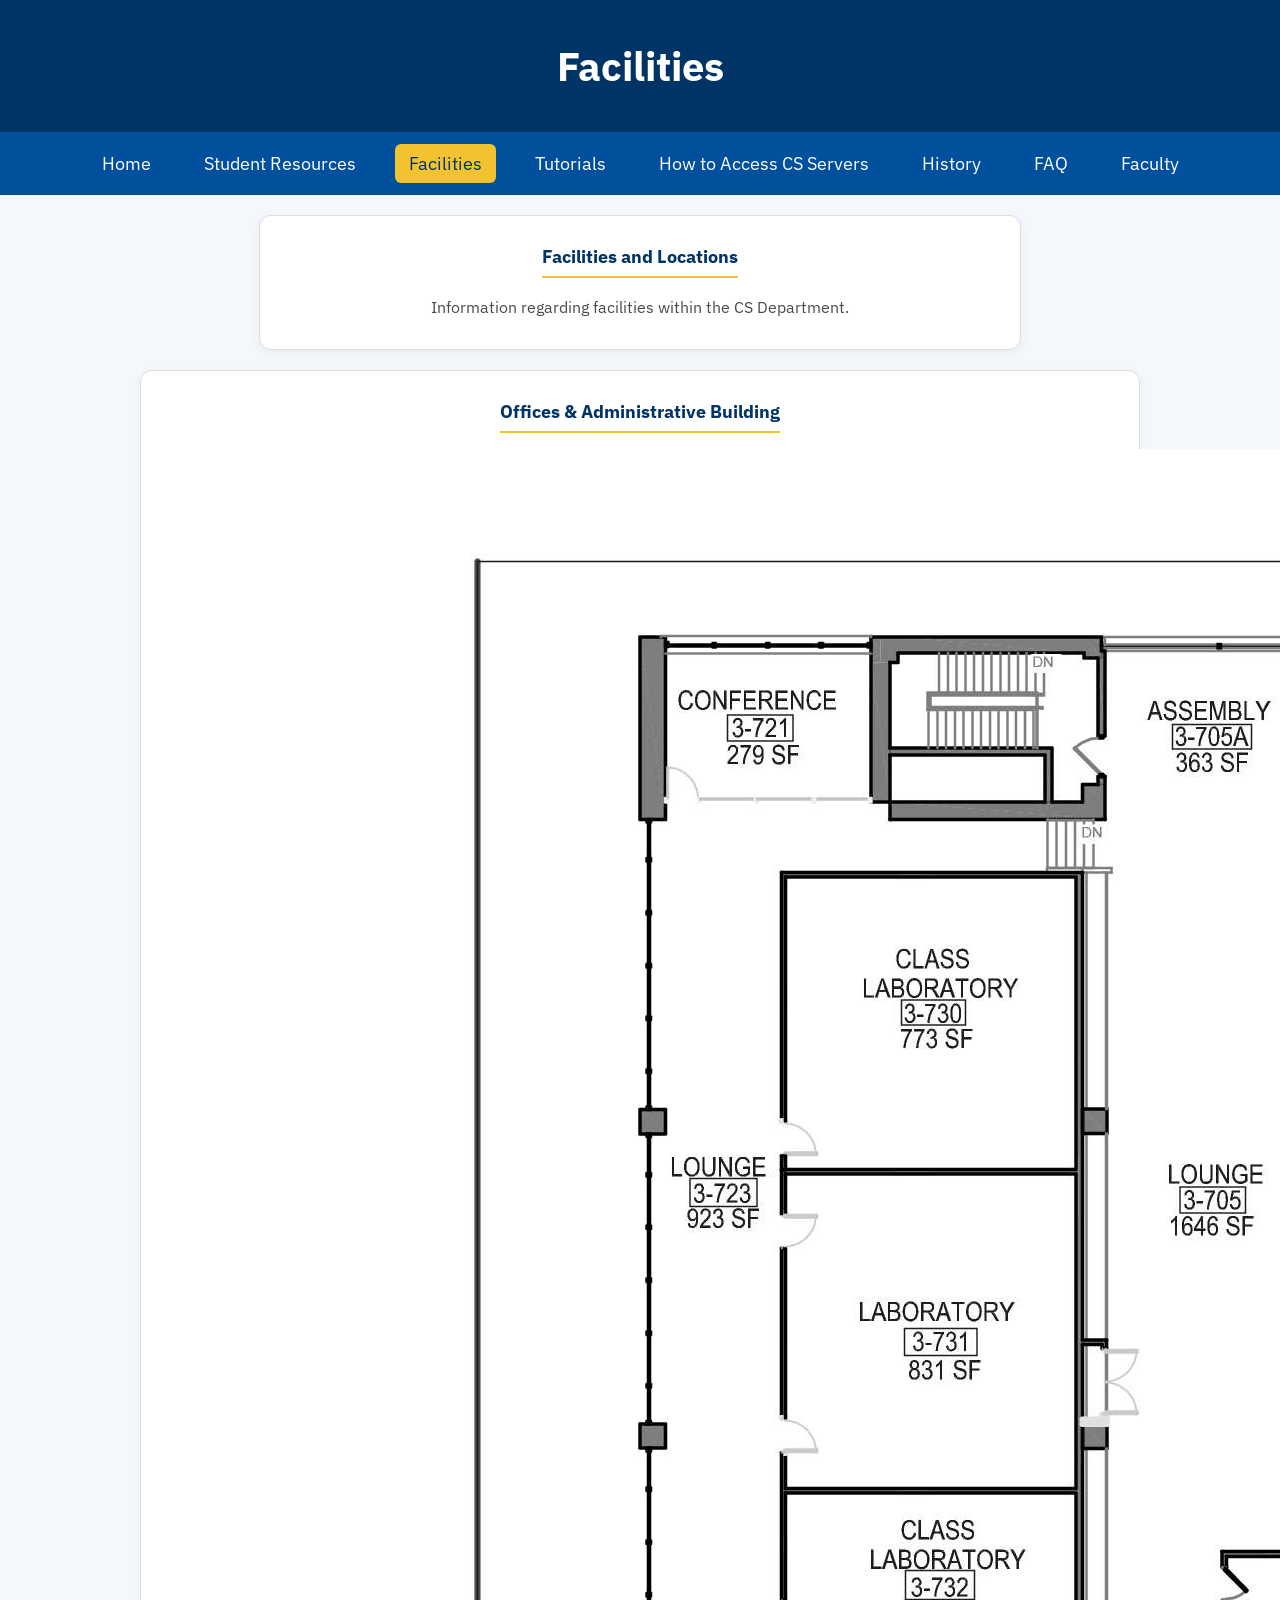
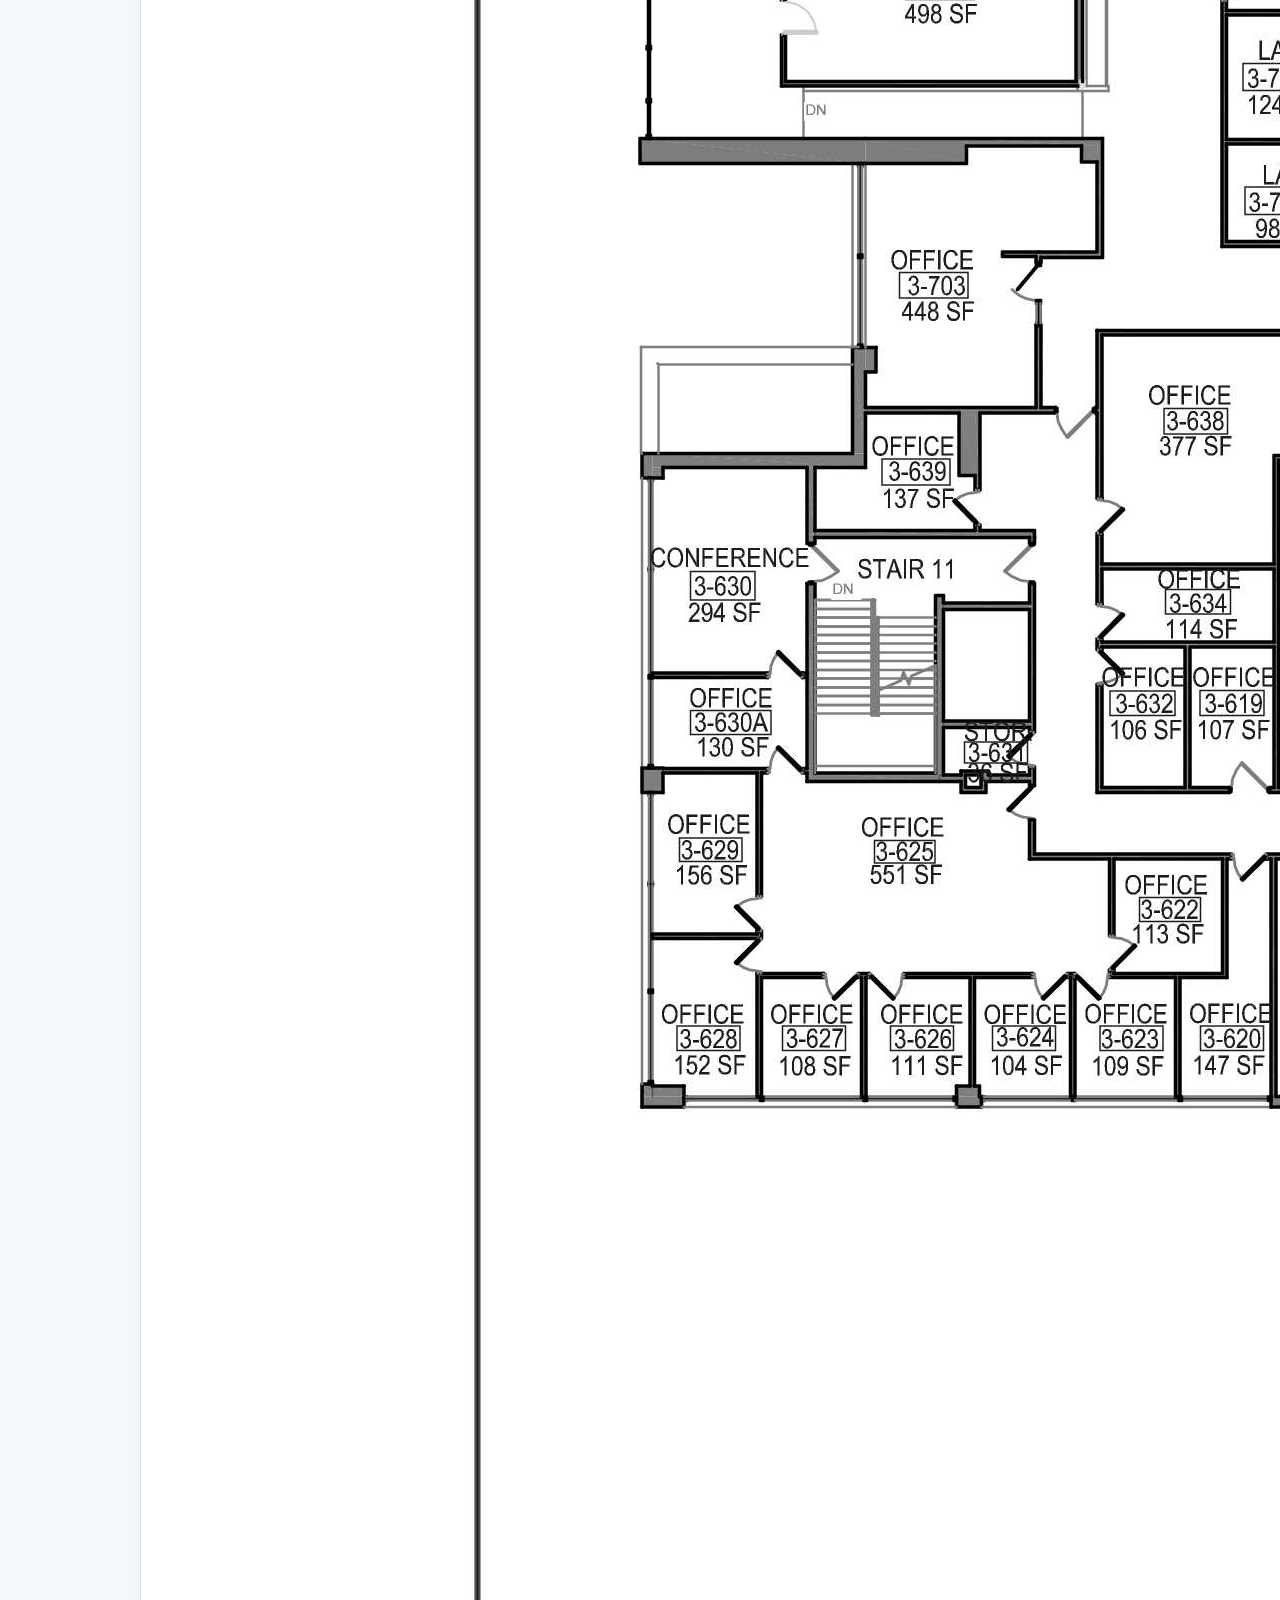
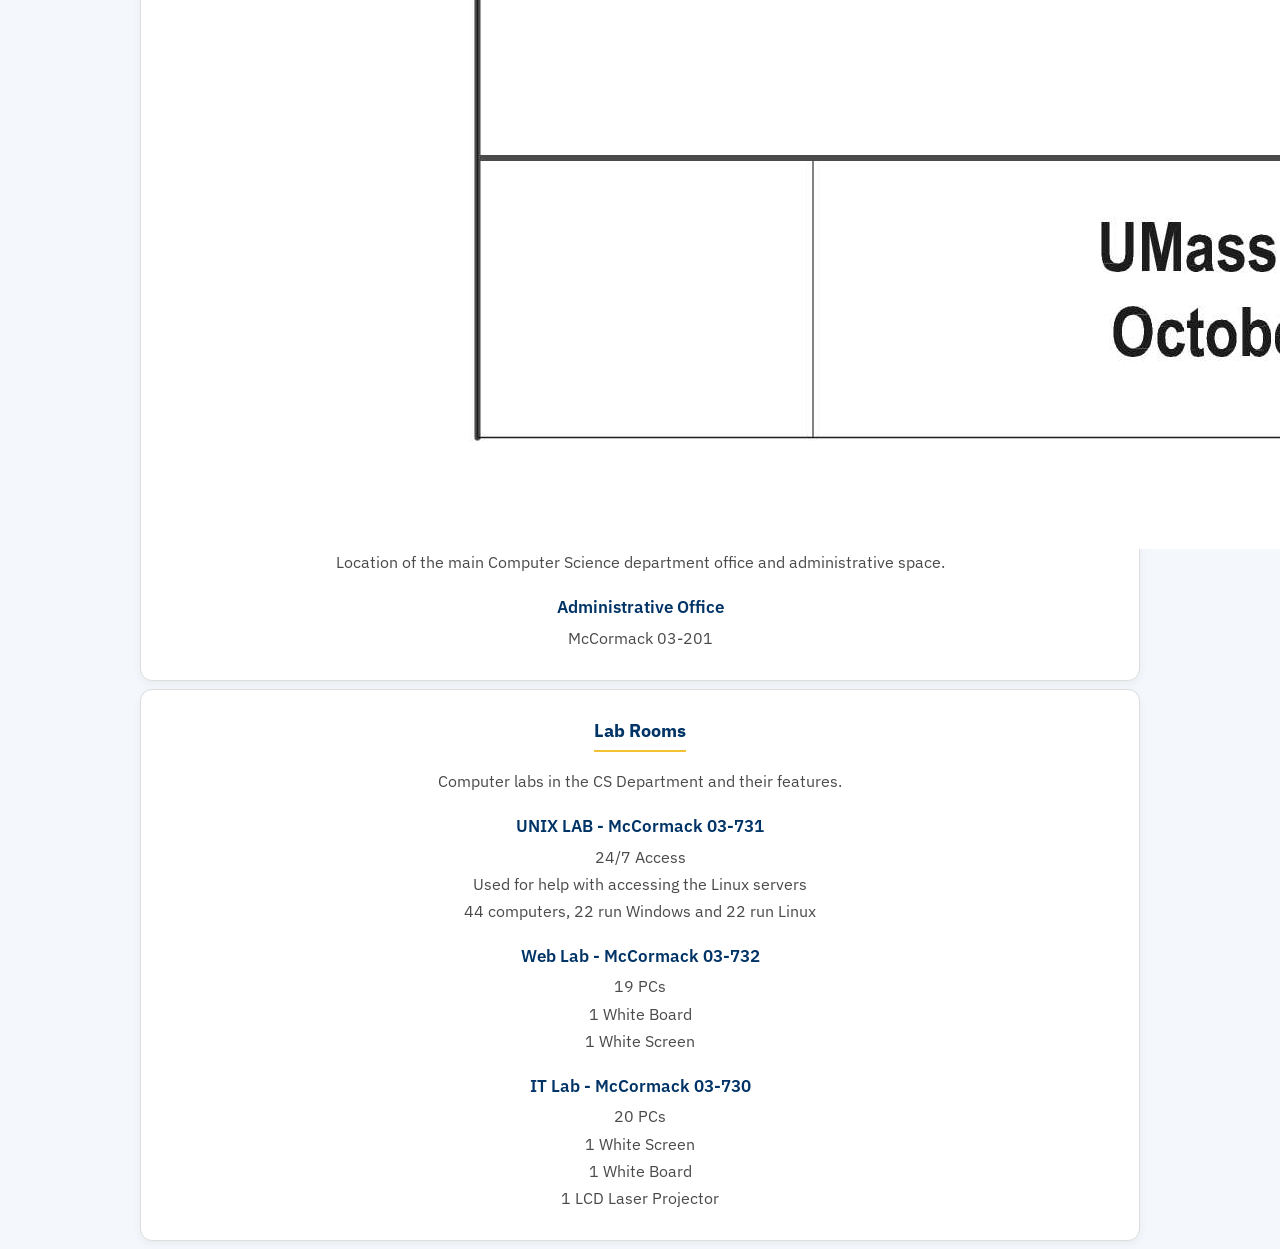
==== Facilities.html @ 9241a86f "Update Facilities.html" ====
<html>
<head>
    <link rel="stylesheet" href="index.css">
    <title>Facilities - CS Website Tour</title>
    <link href="https://fonts.googleapis.com/css2?family=IBM+Plex+Mono:wght@400;600&family=IBM+Plex+Sans:wght@300;400;600;700&display=swap" rel="stylesheet"/>
    <style>
        *, *::before, *::after { 
            box-sizing: border-box; 
            margin: 0; 
            padding: 0; 
        }

        :root {
            --bg: #f4f7fb;
            --surface: #ffffff;
            --dark-blue: #003366;
            --nav-blue: #00509e;
            --yellow: #f2c230;
            --text-dark: #1a1a1a;
            --text-mid: #4a4a4a;
            --muted: #888;
            --border: #ddd;
            --sans: 'IBM Plex Sans', sans-serif;
            --mono: 'IBM Plex Mono', monospace;
        }

        body {
            font-family: var(--sans);
            background: var(--bg);
            color: var(--text-dark);
            min-height: 100vh;
        }

        .header {
            background-color: var(--dark-blue);
            color: white;
            padding: 40px;
            font-size: 40px;
            font-weight: bold;
            text-align: center;
        }

        .navbar {
            display: flex;
            justify-content: center;
            gap: 25px;
            background-color: var(--nav-blue);
            padding: 12px;
            flex-wrap: wrap;
        }

        .navbar a {
            color: white;
            text-decoration: none;
            font-size: 18px;
            padding: 8px 14px;
            border-radius: 6px;
            transition: 0.2s ease;
        }

        .navbar a:hover {
            background-color: var(--yellow);
            color: var(--dark-blue);
        }

        .navbar a.active {
            background-color: var(--yellow);
            color: var(--dark-blue);
        }

        .top-section {
            max-width: 1000px;
            margin: 0 auto;
            padding: 0.75rem 1.5rem 0.25rem;
            text-align: center;
            height: auto;
            min-height: 0;
        }

        .section,
.category {
    max-width: 1000px;
    margin: 0.5rem auto;
    background: var(--surface);
    border: 1px solid var(--border);
    border-radius: 12px;
    padding: 1.75rem 1.5rem;
    box-shadow: 0 3px 10px rgba(0,0,0,0.05);
    text-align: center;
}

        .section-title {
            font-size: 1.15rem;
            font-weight: 700;
            margin-bottom: 1rem;
            padding-bottom: 0.5rem;
            border-bottom: 2px solid var(--yellow);
            display: inline-block;
            color: var(--dark-blue);
        }

        .section-content {
            font-size: 1rem;
            color: var(--text-mid);
            line-height: 1.7;
            text-align: center;
            max-width: 800px;
            margin: 0 auto;
        }

        ul {
            list-style: none;
            padding: 0;
            margin-top: 1rem;
        }

        li {
            font-size: 1.05rem;
            font-weight: 600;
            color: var(--dark-blue);
            margin-top: 1.25rem;
        }

        .details {
            margin-top: 0.4rem;
            color: var(--text-mid);
            line-height: 1.7;
        }

        @media (max-width: 650px) {
            .header {
                font-size: 30px;
                padding: 28px;
            }

            .top-section,
            .category {
                padding-left: 1rem;
                padding-right: 1rem;
            }
        }
    </style>
</head>

<body>

<div class="header">
    Facilities
</div>

<div class="navbar">
    <a href="index.html">Home</a>
    <a href="Student_Resources.html">Student Resources</a>
    <a href="Facilities.html" class="active">Facilities</a>
    <a href="Tutorials.html">Tutorials</a>
    <a href="Servers.html">How to Access CS Servers</a>
    <a href="History.html">History</a>
    <a href="FAQ.html">FAQ</a>
    <a href="Faculty.html">Faculty</a>
</div>

<div class="top-section">
    <div class="section">
        <div class="section-title">Facilities and Locations</div>
        <div class="section-content">
            Information regarding facilities within the CS Department.
        </div>
    </div>
</div>

<div class="category">
    <div class="section-title">Offices & Administrative Building</div>
    <img src="Media/020-McCormack 3rd floor.jpg" alt = "M 03-200">
    <div class="section-content">
        Location of the main Computer Science department office and administrative space.
    </div>

    <ul>
        <li>Administrative Office</li>
        <div class="details">
            McCormack 03-201
        </div>
    </ul>
</div>

<div class="category">
    <div class="section-title">Lab Rooms</div>
    <div class="section-content">
        Computer labs in the CS Department and their features.
    </div>

    <ul>
        <li>UNIX LAB - McCormack 03-731</li>
        <div class="details">
            24/7 Access<br>
            Used for help with accessing the Linux servers<br>
            44 computers, 22 run Windows and 22 run Linux
        </div>

        <li>Web Lab - McCormack 03-732</li>
        <div class="details">
            19 PCs<br>
            1 White Board<br>
            1 White Screen
        </div>

        <li>IT Lab - McCormack 03-730</li>
        <div class="details">
            20 PCs<br>
            1 White Screen<br>
            1 White Board<br>
            1 LCD Laser Projector
        </div>
    </ul>
</div>

</body>
</html>
---- index.css ----
*, *::before, *::after {
    box-sizing: border-box;
    margin: 0;
    padding: 0;
}

:root {
    --bg: #f4f7fb;
    --surface: #ffffff;
    --dark-blue: #003366;
    --nav-blue: #00509e;
    --yellow: #f2c230;
    --yellow-dark: #ddb11f;
    --text-dark: #1a1a1a;
    --text-mid: #4a4a4a;
    --muted: #888;
    --border: #ddd;
    --mono: 'IBM Plex Mono', monospace;
    --sans: 'IBM Plex Sans', sans-serif;
}

body {
    font-family: var(--sans);
    background: var(--bg);
    color: var(--text-dark);
    min-height: 100vh;
}

.header {
    background-color: var(--dark-blue);
    color: white;
    padding: 40px;
    font-size: 40px;
    font-weight: bold;
    text-align: center;
}

.navbar {
    display: flex;
    justify-content: center;
    gap: 25px;
    background-color: var(--nav-blue);
    padding: 12px;
    flex-wrap: wrap;
}

.navbar a {
    color: white;
    text-decoration: none;
    font-size: 18px;
    padding: 8px 14px;
    border-radius: 6px;
    transition: 0.2s ease;
}

.navbar a:hover {
    background-color: var(--yellow);
    color: var(--dark-blue);
}

.navbar a.active {
    background-color: var(--yellow);
    color: var(--dark-blue);
}

.middle {
    min-height: 70vh;
    display: flex;
    flex-direction: column;
    align-items: center;
    gap: 40px;
    text-align: center;
    padding-top: 30px;
}

.link-button {
    font-size: 20px;
    padding: 12px 25px;
    background-color: #f2c230;
    color: #003b73;
    text-decoration: none;
    border-radius: 6px;
    font-weight: bold;
}

.link-button:hover {
    background-color: #ddb11f;
}

.section {
    width: 80%;
    max-width: 900px;
    text-align: left;
    background-color: white;
    padding: 25px;
    border-radius: 10px;
    box-shadow: 0 2px 10px rgba(0, 0, 0, 0.08);
}

.section-title {
    font-size: 26px;
    font-weight: bold;
    margin-bottom: 10px;
    color: #003b73;
}

.section-content {
    font-size: 18px;
    line-height: 1.6;
}
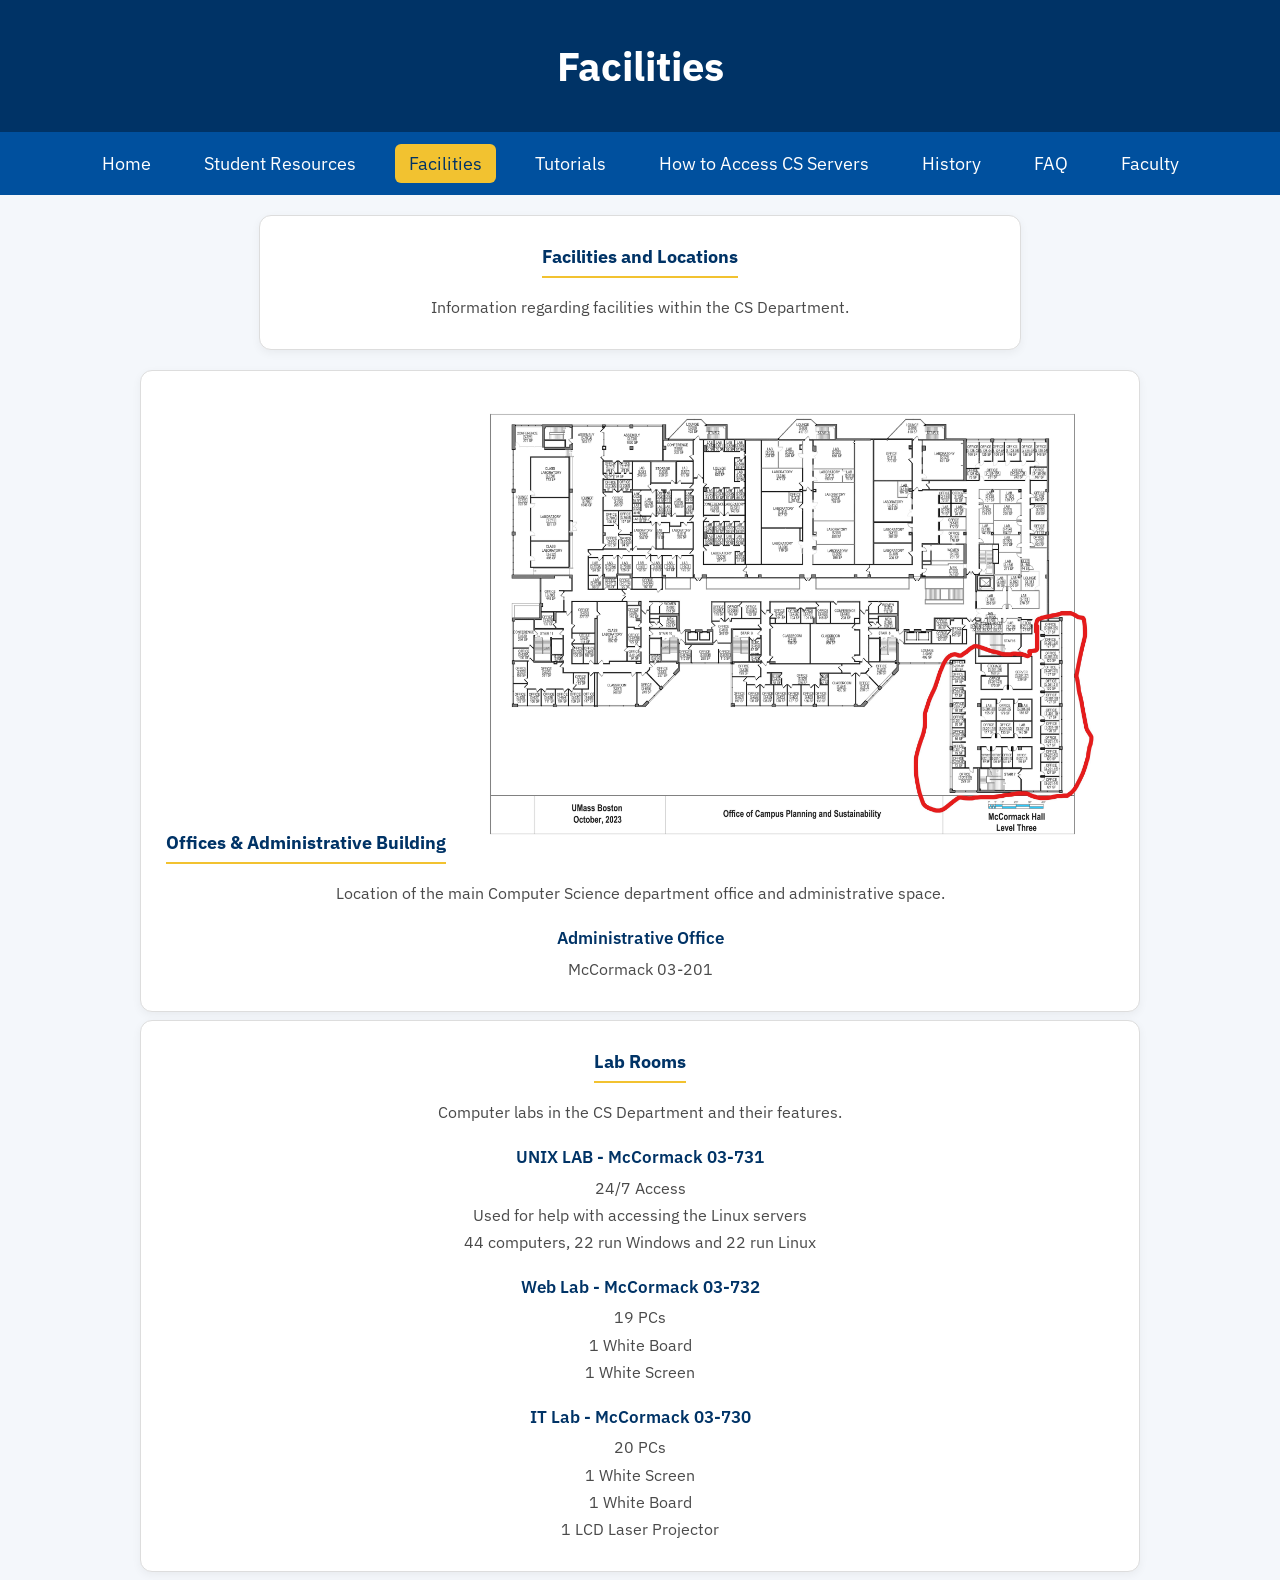
==== commit 379e6038: "Update Facilities.html" ====
--- a/Facilities.html
+++ b/Facilities.html
@@ -170,7 +170,7 @@
 
 <div class="category">
     <div class="section-title">Offices & Administrative Building</div>
-    <img src="Media/020-McCormack 3rd floor.jpg" alt = "M 03-200">
+    <img src="Media/020-McCormack 3rd floor.jpg" alt = "M 03-200" style="width: 70%; height: 50%;">
     <div class="section-content">
         Location of the main Computer Science department office and administrative space.
     </div>
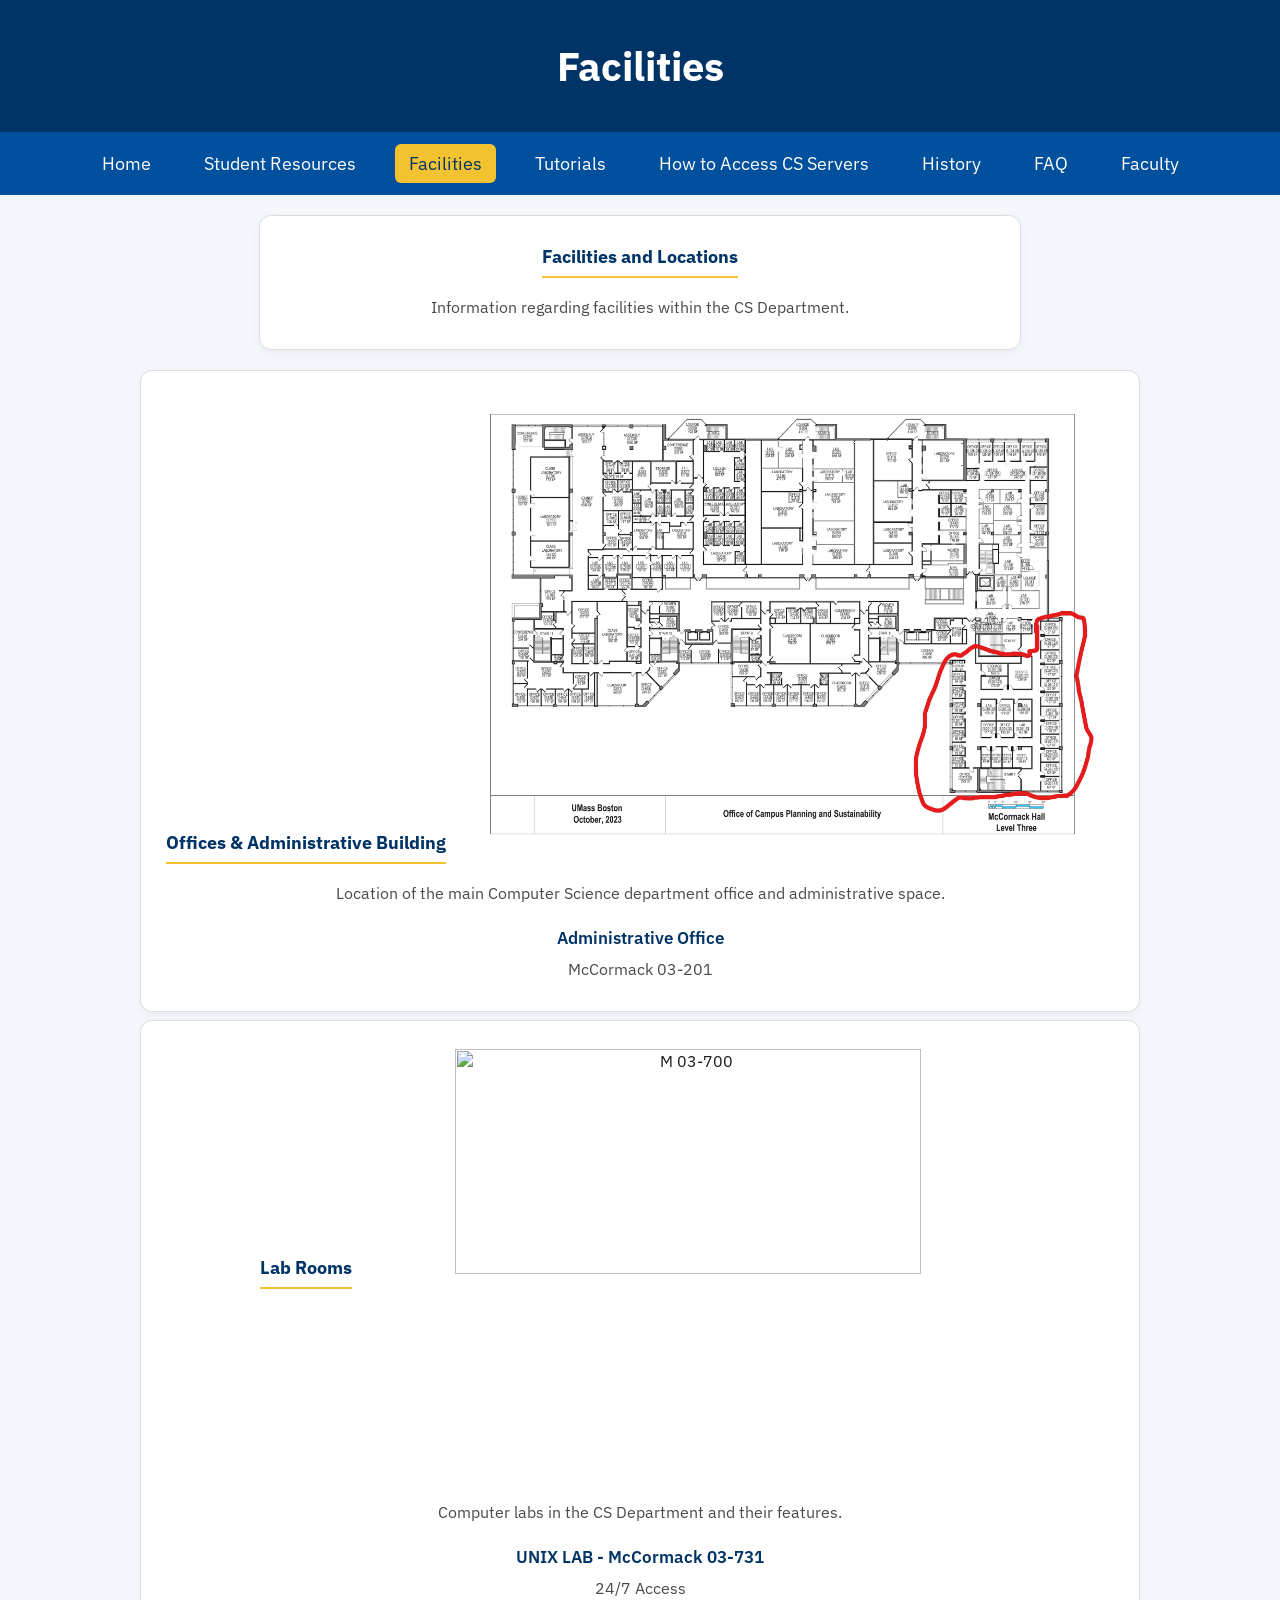
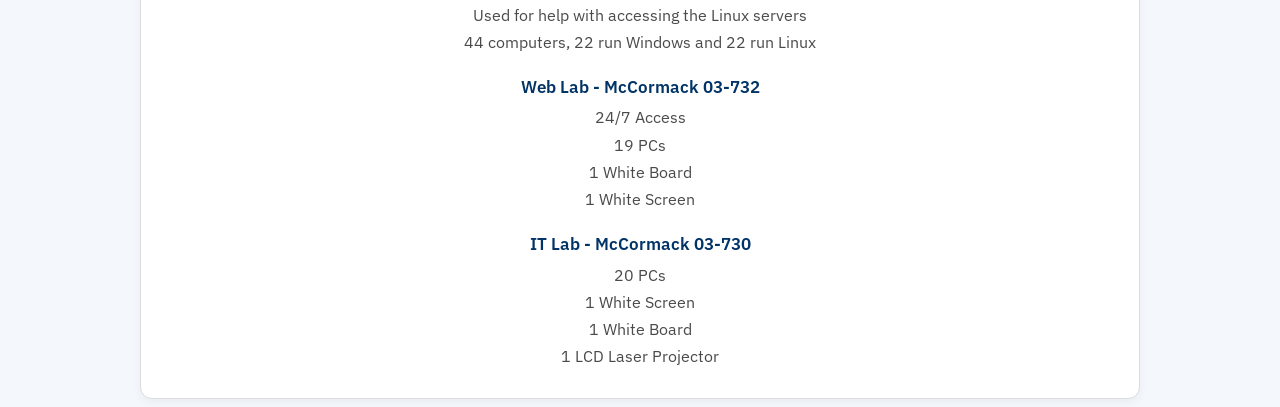
==== commit a6c47d5f: "Update Facilities.html" ====
--- a/Facilities.html
+++ b/Facilities.html
@@ -185,6 +185,7 @@
 
 <div class="category">
     <div class="section-title">Lab Rooms</div>
+     <img src="Media/020-McCormack 3rd floor 700.jpg 3rd floor.jpg" alt = "M 03-700" style="width: 70%; height: 50%;">
     <div class="section-content">
         Computer labs in the CS Department and their features.
     </div>
@@ -199,6 +200,7 @@
 
         <li>Web Lab - McCormack 03-732</li>
         <div class="details">
+        	24/7 Access<br>
             19 PCs<br>
             1 White Board<br>
             1 White Screen
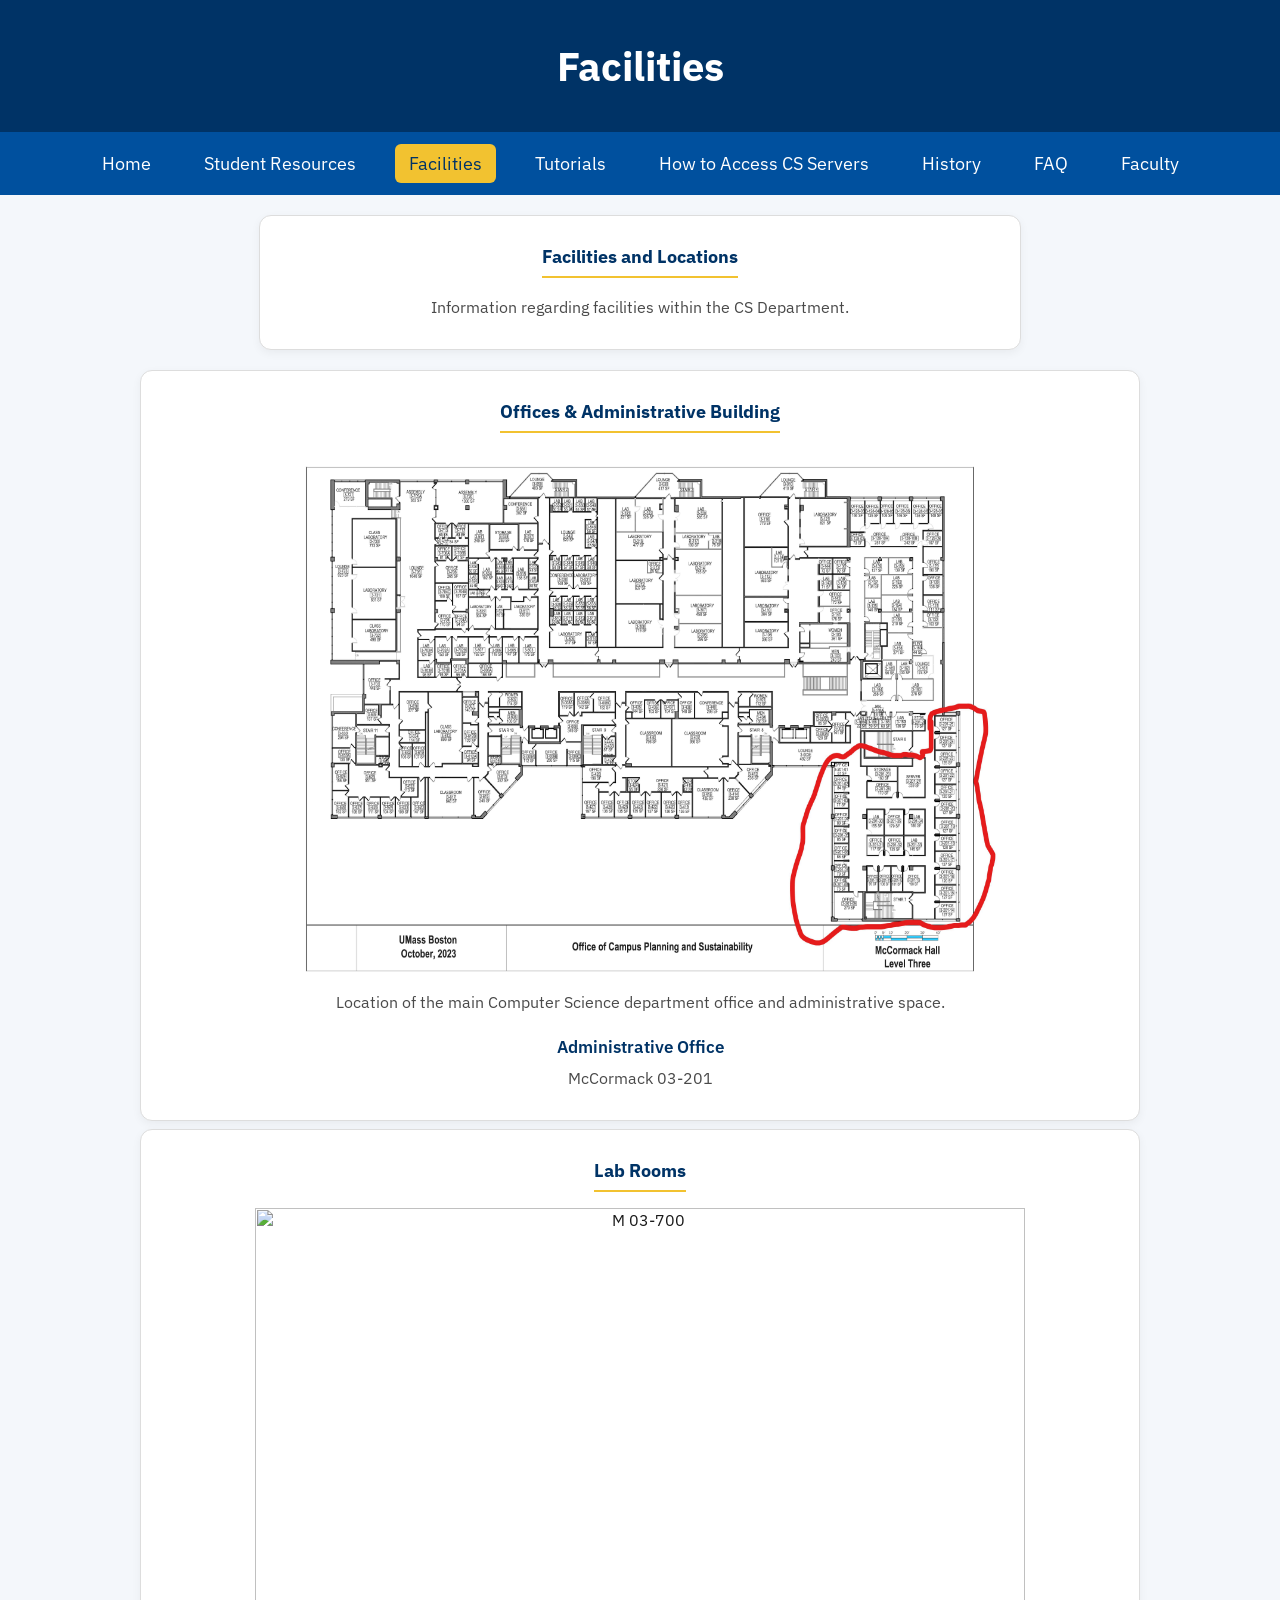
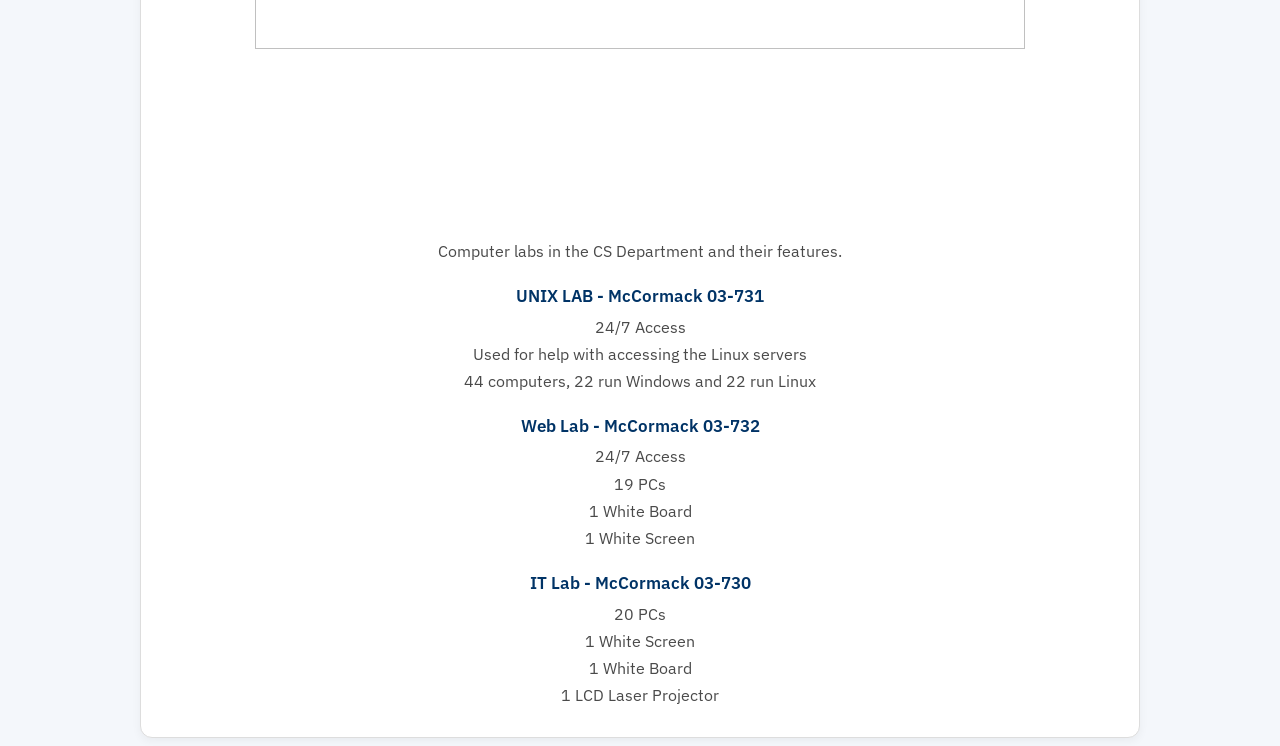
==== commit 02a2067a: "Update Facilities.html" ====
--- a/Facilities.html
+++ b/Facilities.html
@@ -170,7 +170,7 @@
 
 <div class="category">
     <div class="section-title">Offices & Administrative Building</div>
-    <img src="Media/020-McCormack 3rd floor.jpg" alt = "M 03-200" style="width: 70%; height: 50%;">
+    <img src="Media/020-McCormack 3rd floor.jpg" alt = "M 03-200" style="width: 80%; height: 60%;">
     <div class="section-content">
         Location of the main Computer Science department office and administrative space.
     </div>
@@ -185,7 +185,7 @@
 
 <div class="category">
     <div class="section-title">Lab Rooms</div>
-     <img src="Media/020-McCormack 3rd floor 700.jpg 3rd floor.jpg" alt = "M 03-700" style="width: 70%; height: 50%;">
+     <img src="Media/M-03-700.pdf" alt = "M 03-700" style="width: 90%; height: 70%;">
     <div class="section-content">
         Computer labs in the CS Department and their features.
     </div>
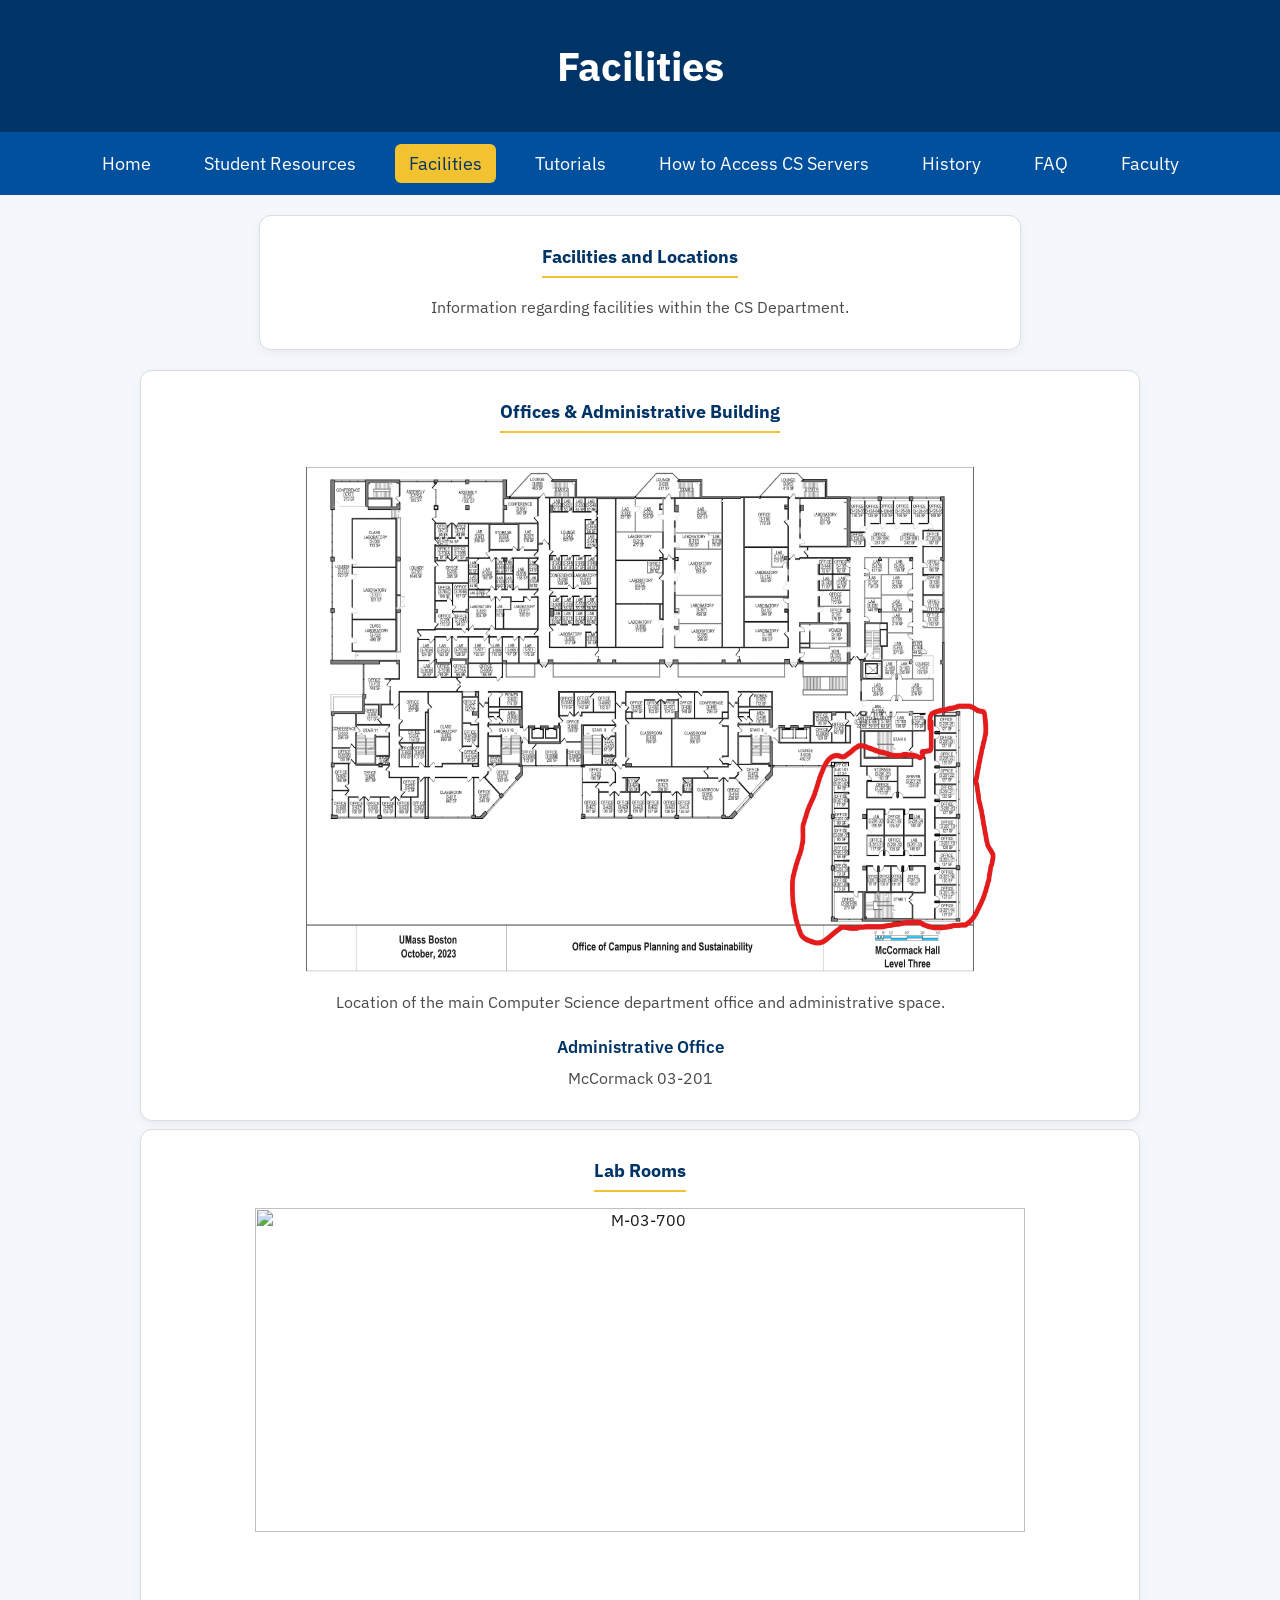
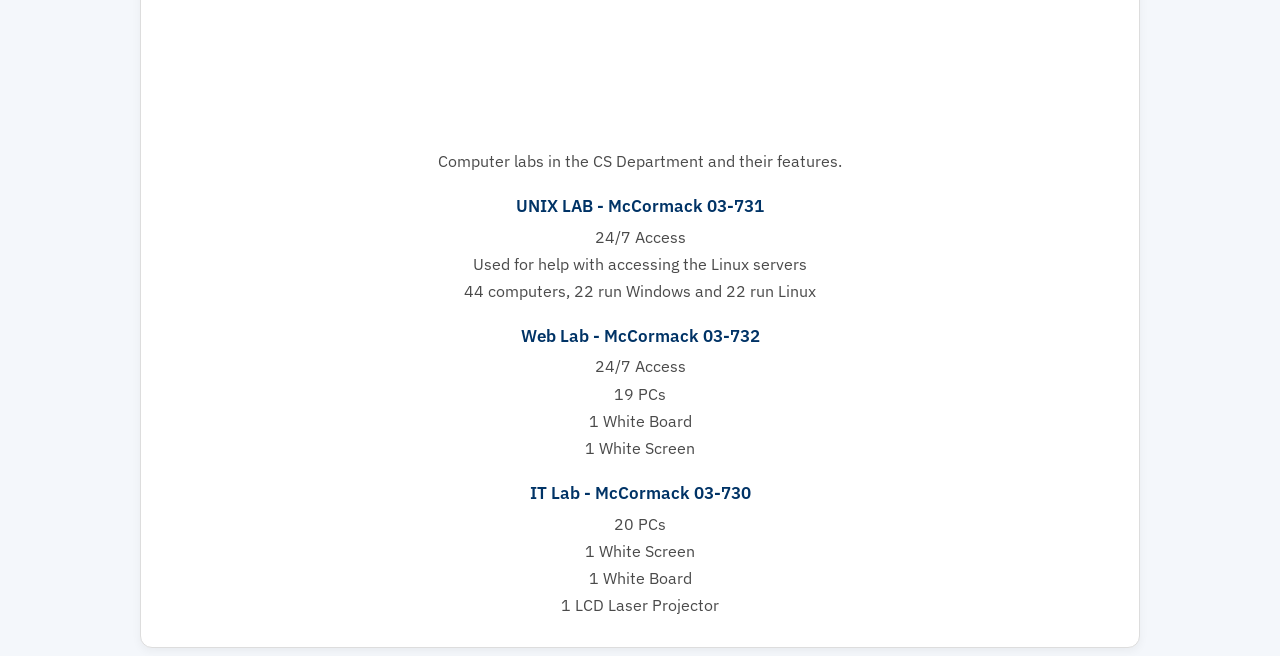
==== commit ba24f354: "Update Facilities.html" ====
--- a/Facilities.html
+++ b/Facilities.html
@@ -185,7 +185,7 @@
 
 <div class="category">
     <div class="section-title">Lab Rooms</div>
-     <img src="Media/M-03-700.pdf" alt = "M 03-700" style="width: 90%; height: 70%;">
+    <img src="Media/M-03-700.pdf" alt="M-03-700" style="width:90%; height: 60%;">
     <div class="section-content">
         Computer labs in the CS Department and their features.
     </div>
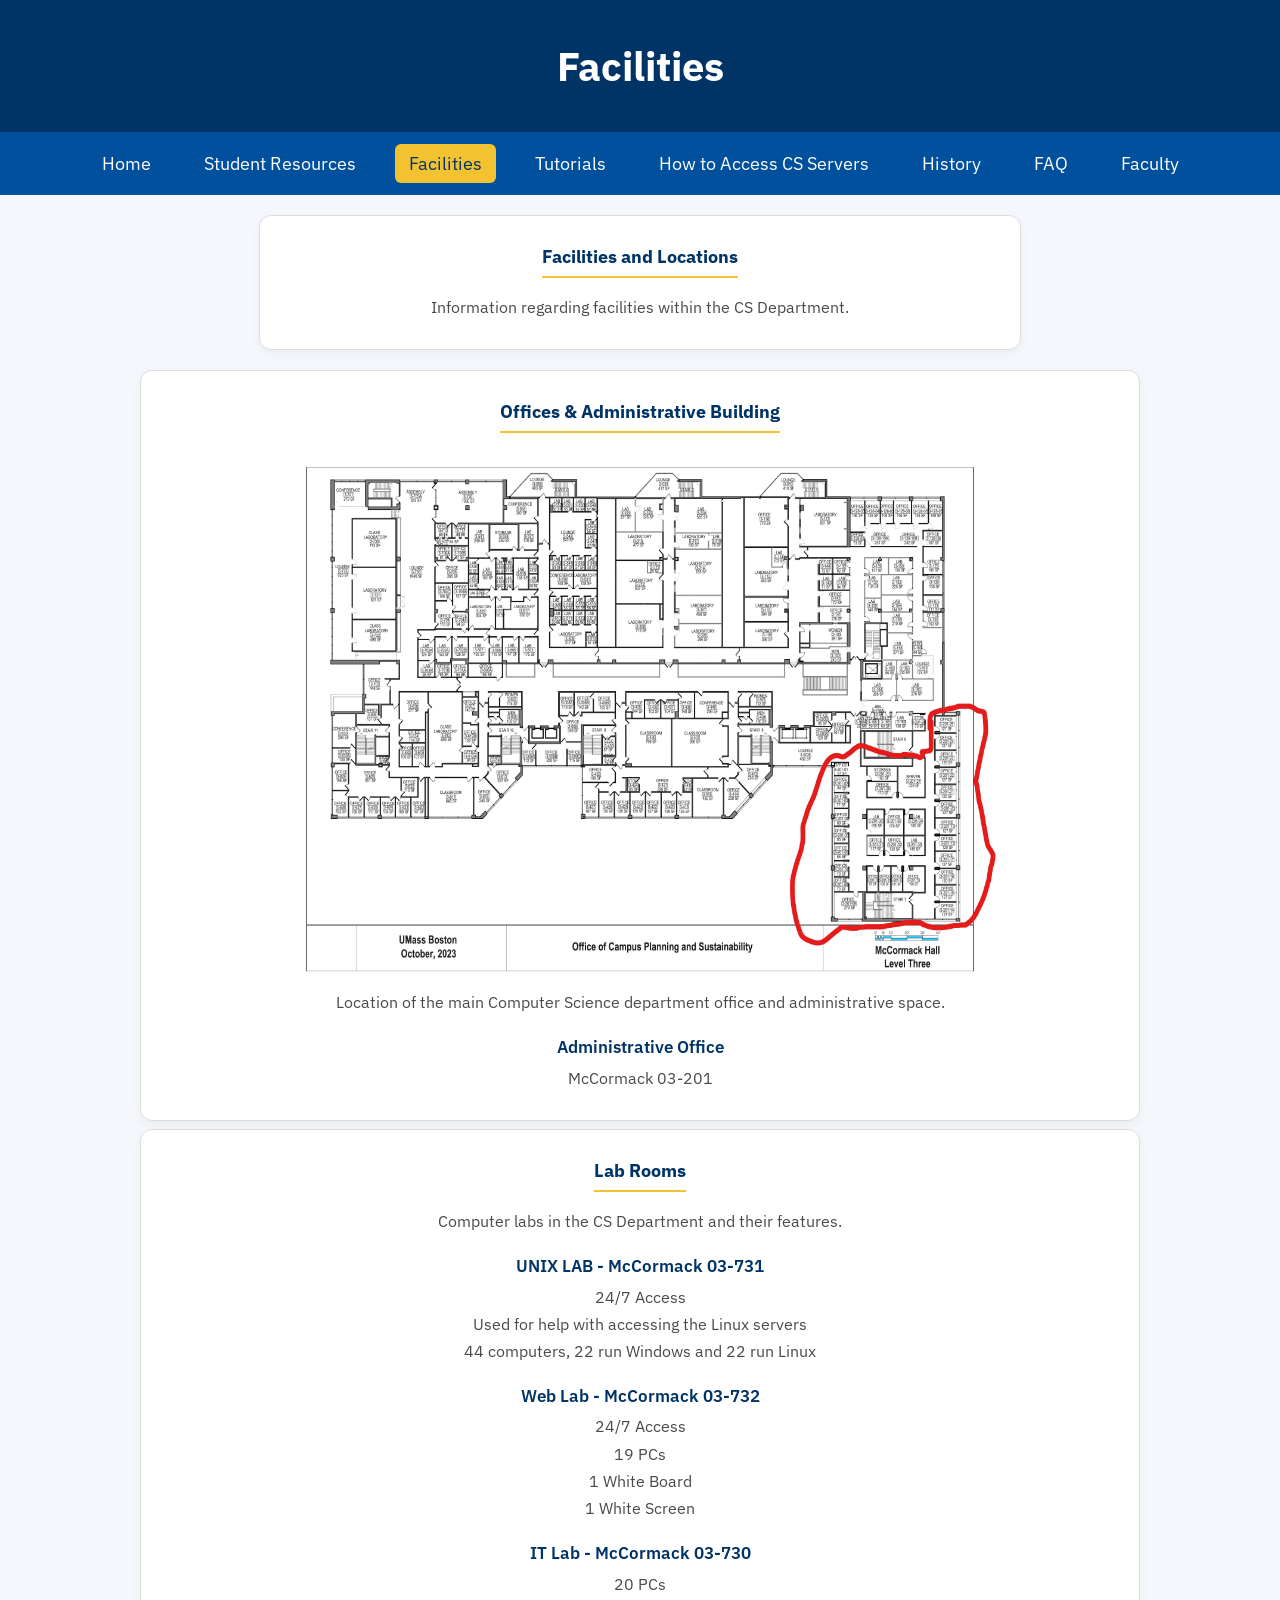
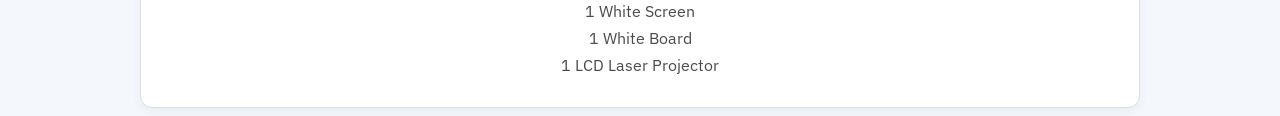
==== commit 4c5966a5: "Update Facilities.html Removed image link for M-03-700 in Lab Rooms section." ====
--- a/Facilities.html
+++ b/Facilities.html
@@ -185,7 +185,6 @@
 
 <div class="category">
     <div class="section-title">Lab Rooms</div>
-    <img src="Media/M-03-700.pdf" alt="M-03-700" style="width:90%; height: 60%;">
     <div class="section-content">
         Computer labs in the CS Department and their features.
     </div>
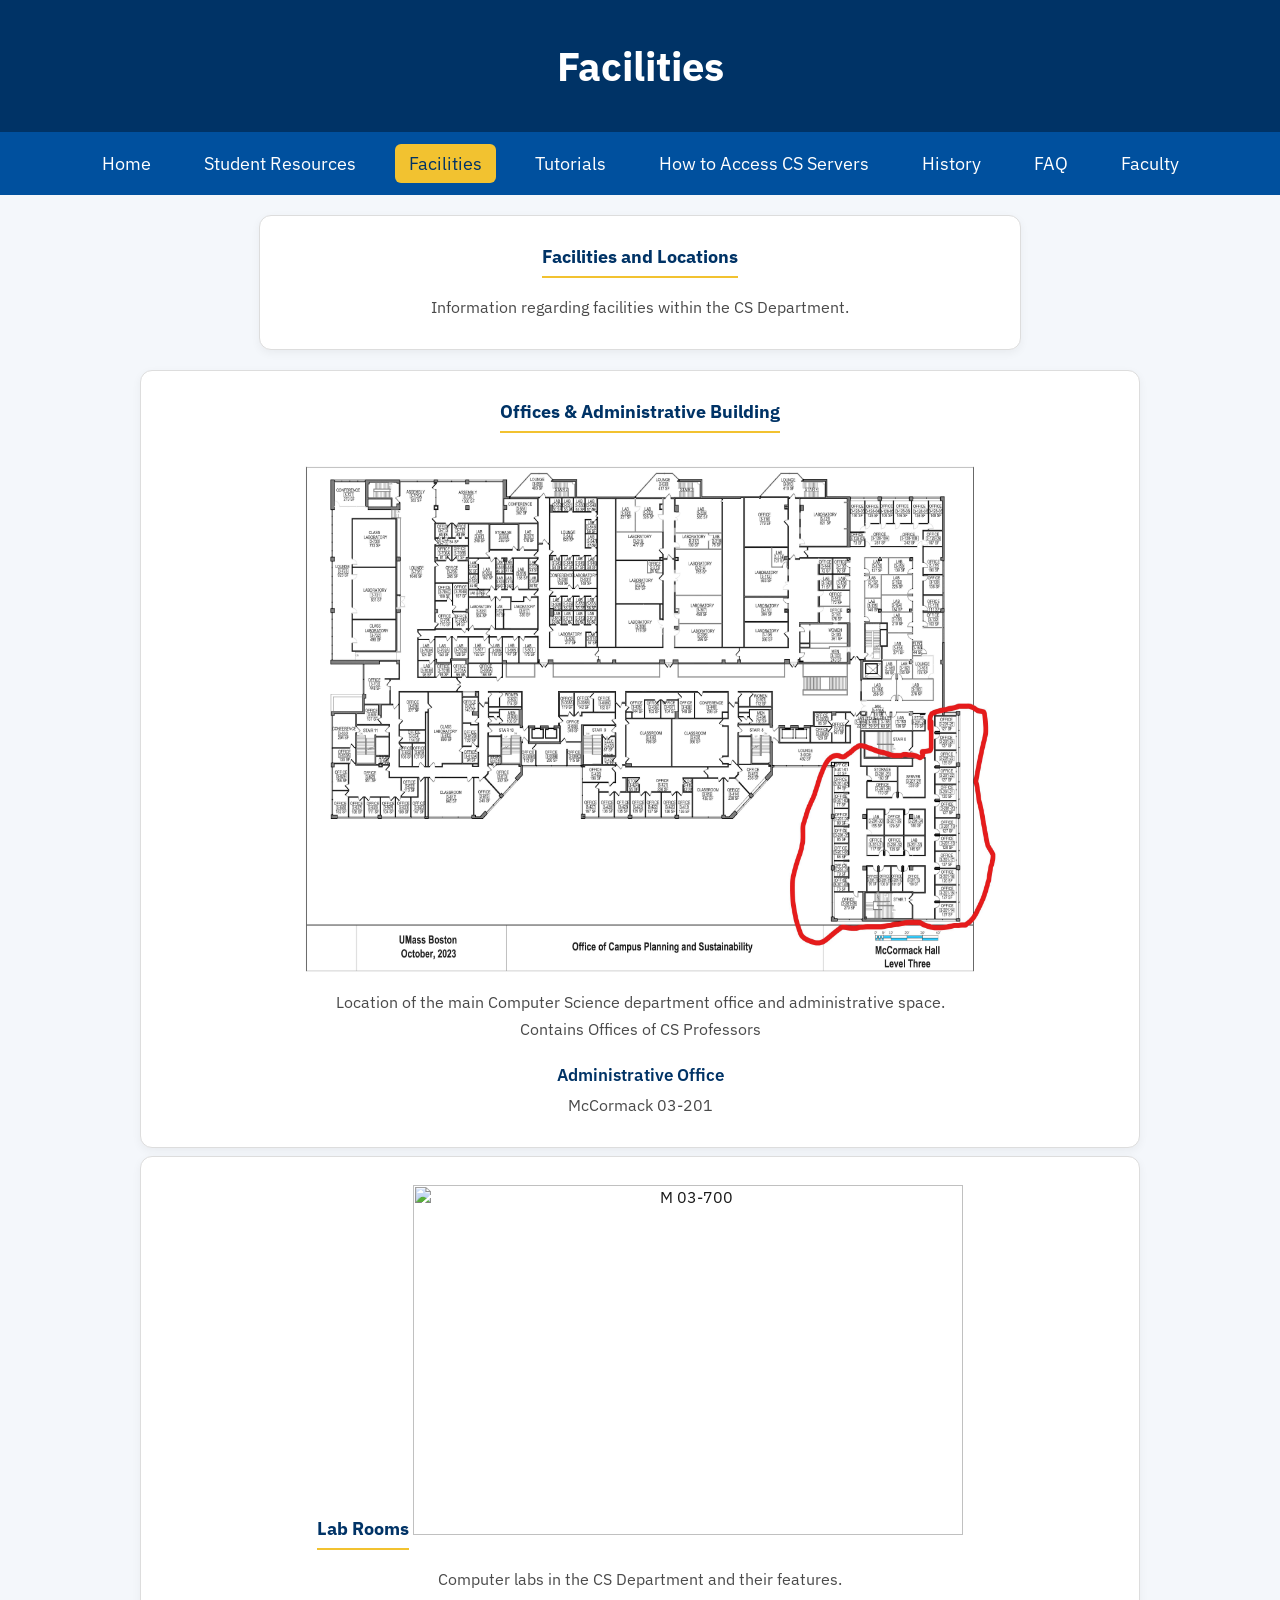
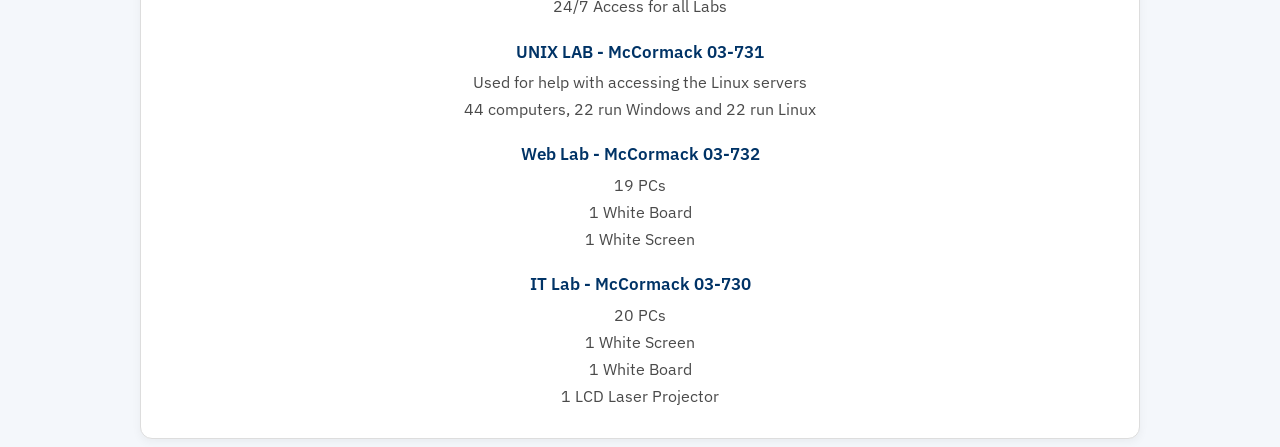
==== commit 29509545: "Update Facilities.html Added additional information about the Computer Science department offices an" ====
--- a/Facilities.html
+++ b/Facilities.html
@@ -172,7 +172,8 @@
     <div class="section-title">Offices & Administrative Building</div>
     <img src="Media/020-McCormack 3rd floor.jpg" alt = "M 03-200" style="width: 80%; height: 60%;">
     <div class="section-content">
-        Location of the main Computer Science department office and administrative space.
+        Location of the main Computer Science department office and administrative space. <br>
+        Contains Offices of CS Professors
     </div>
 
     <ul>
@@ -185,21 +186,21 @@
 
 <div class="category">
     <div class="section-title">Lab Rooms</div>
+    <img src = "Media/M-03-700.pdf" alt = "M 03-700" style="width: 550; height: 350;">
     <div class="section-content">
-        Computer labs in the CS Department and their features.
+        Computer labs in the CS Department and their features.<br>
+        24/7 Access for all Labs
     </div>
 
     <ul>
         <li>UNIX LAB - McCormack 03-731</li>
         <div class="details">
-            24/7 Access<br>
             Used for help with accessing the Linux servers<br>
             44 computers, 22 run Windows and 22 run Linux
         </div>
 
         <li>Web Lab - McCormack 03-732</li>
         <div class="details">
-        	24/7 Access<br>
             19 PCs<br>
             1 White Board<br>
             1 White Screen
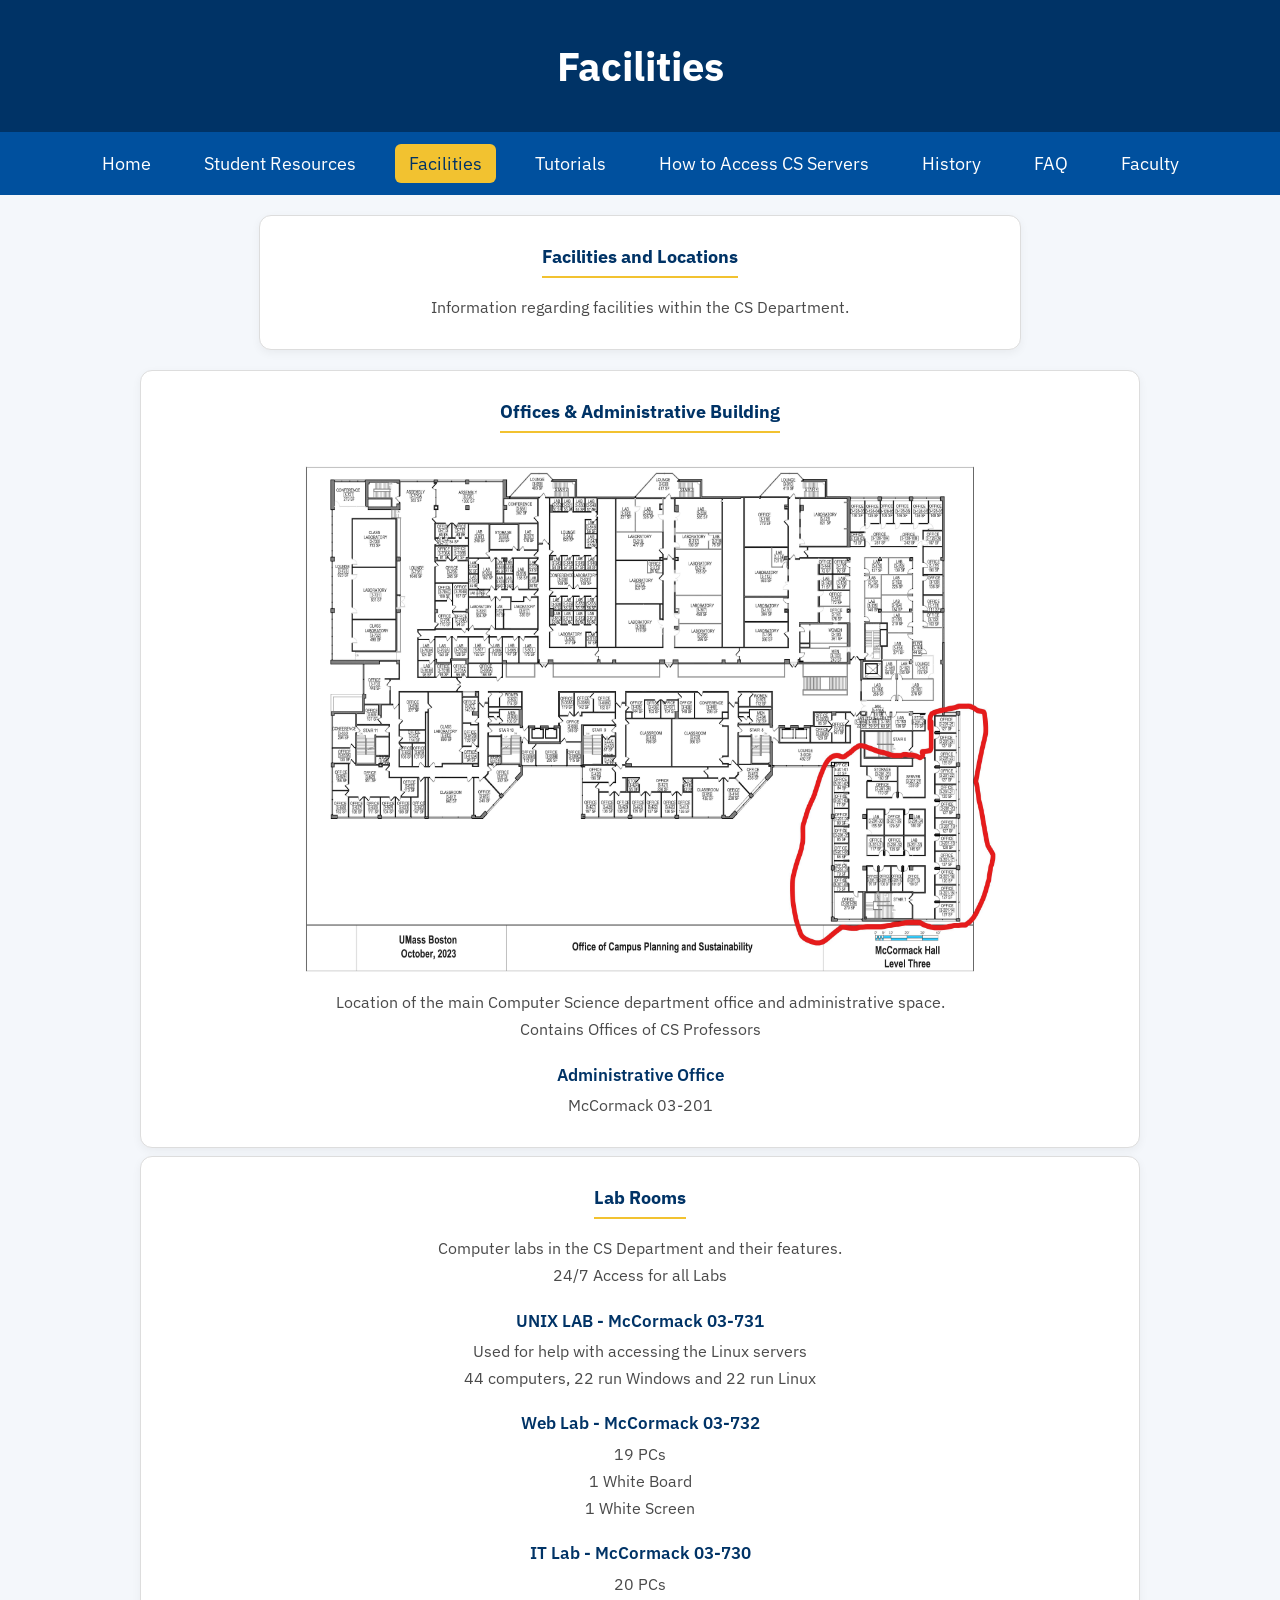
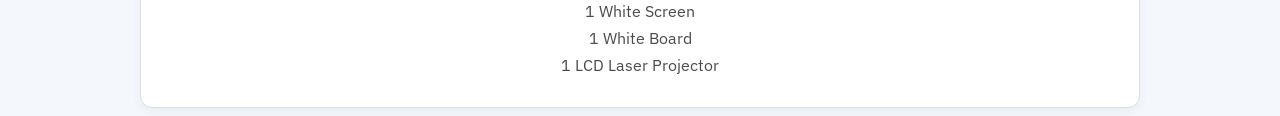
==== commit 0ab3e4c8: "Update Facilities.html Removed the image element for M 03-700 in Lab Rooms section." ====
--- a/Facilities.html
+++ b/Facilities.html
@@ -186,7 +186,6 @@
 
 <div class="category">
     <div class="section-title">Lab Rooms</div>
-    <img src = "Media/M-03-700.pdf" alt = "M 03-700" style="width: 550; height: 350;">
     <div class="section-content">
         Computer labs in the CS Department and their features.<br>
         24/7 Access for all Labs
